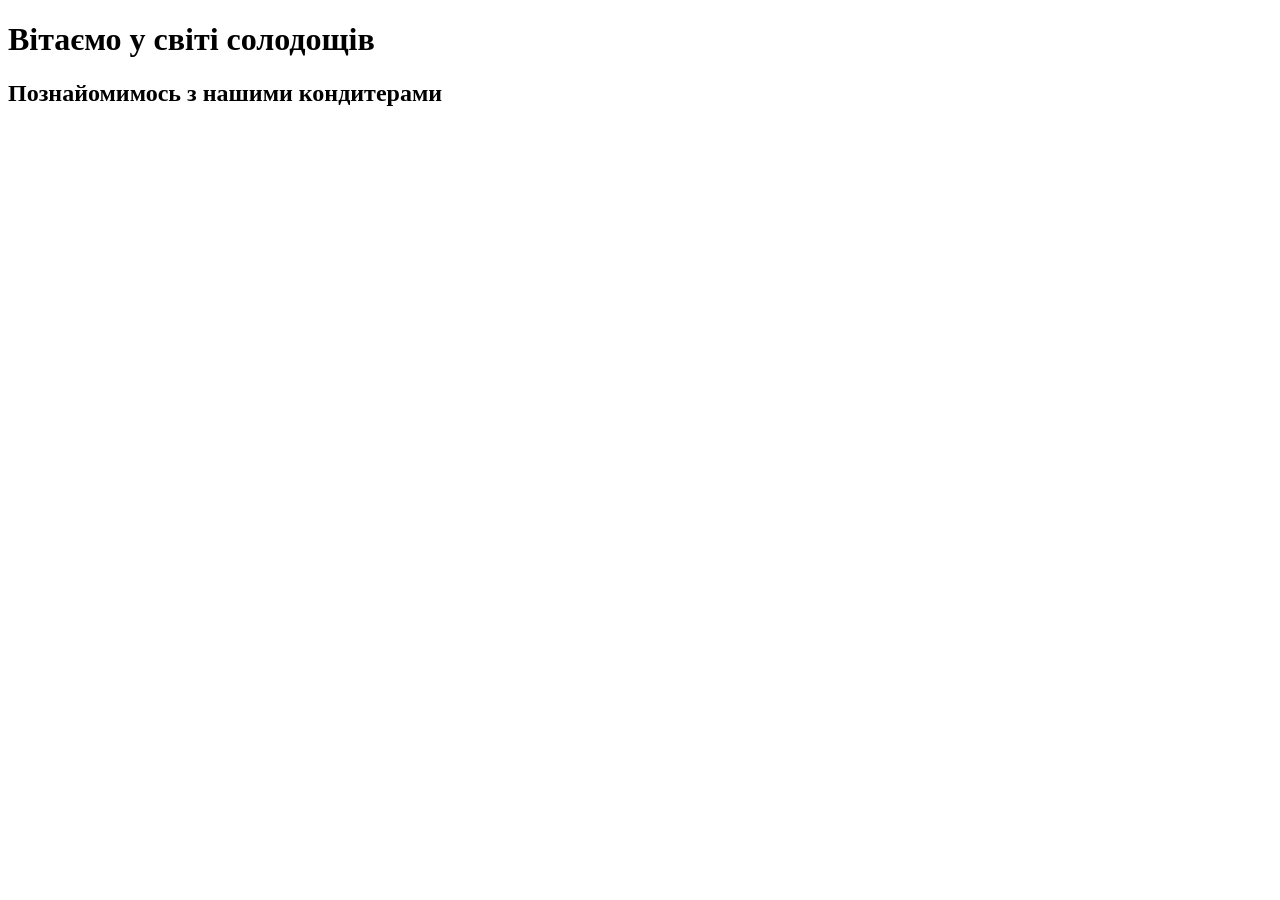
==== bakers.html @ afbc4358 "lab 1" ====
<!DOCTYPE html>
<html lang="uk">

<head>
    <meta charset="UTF-8">
    <meta name = "author" content ="Voloshko Viktoriia">
    <title>Voloshko Bakery - Кондитери</title>
</head>

<body>
    <h1>Вітаємо у світі солодощів</h1>
    <h2>Познайомимось з нашими кондитерами</h2>
</body>

</html>
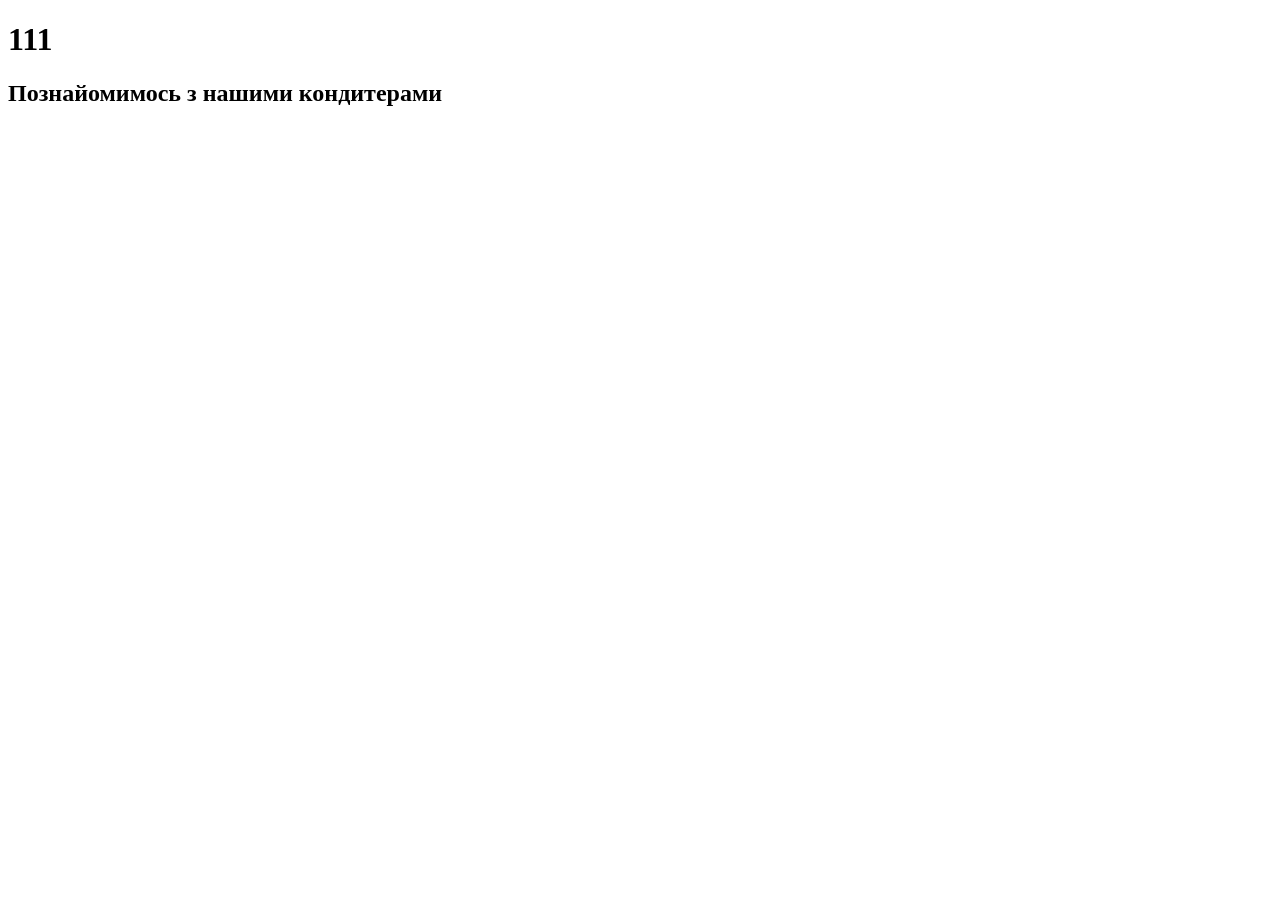
==== commit cfc4d45e: "test" ====
--- a/bakers.html
+++ b/bakers.html
@@ -8,7 +8,7 @@
 </head>
 
 <body>
-    <h1>Вітаємо у світі солодощів</h1>
+    <h1>111</h1>
     <h2>Познайомимось з нашими кондитерами</h2>
 </body>
 
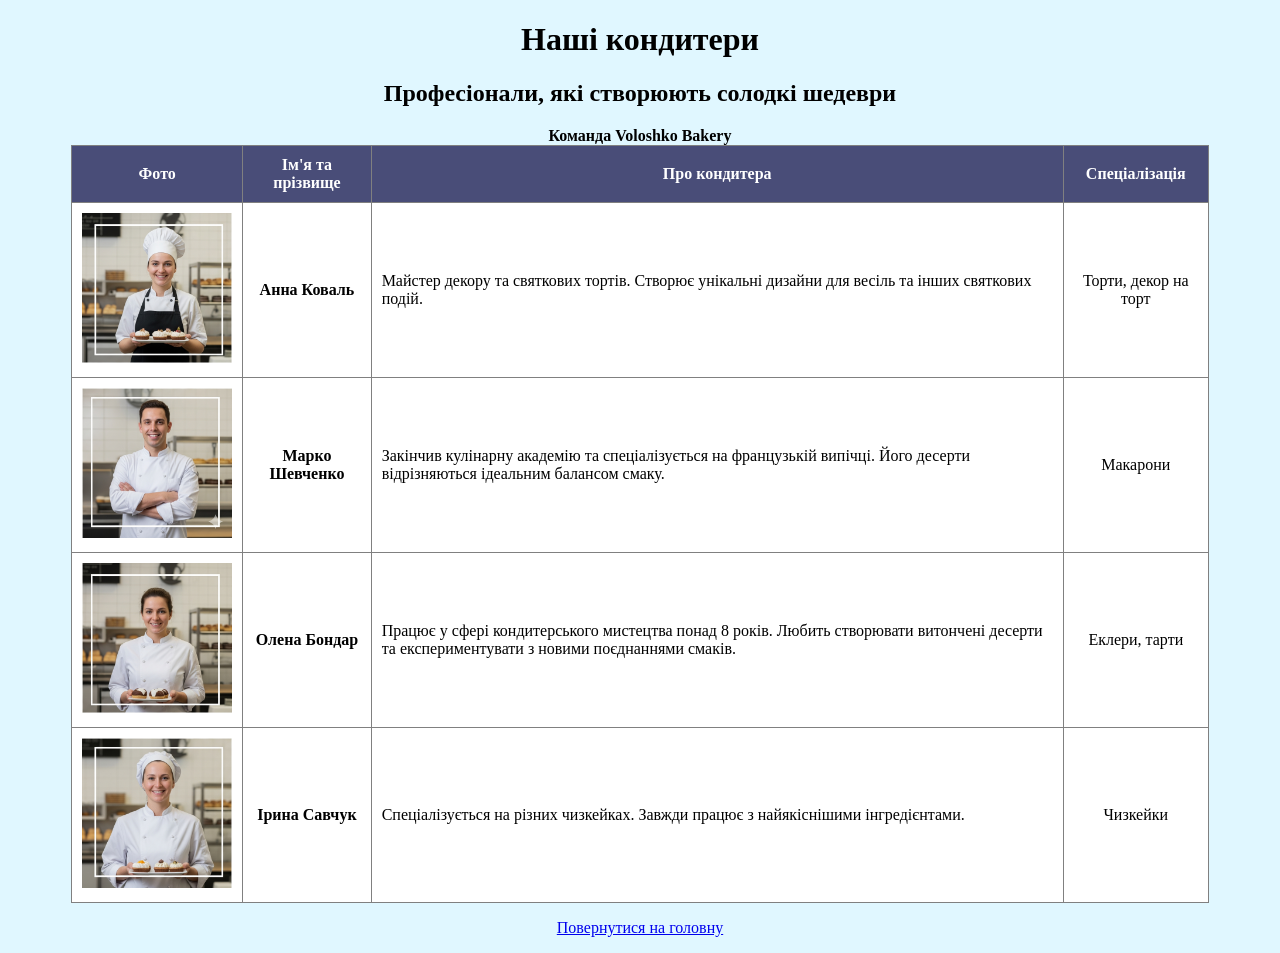
==== commit 4d383896: "lab2" ====
--- a/bakers.html
+++ b/bakers.html
@@ -3,13 +3,106 @@
 
 <head>
     <meta charset="UTF-8">
-    <meta name = "author" content ="Voloshko Viktoriia">
-    <title>Voloshko Bakery - Кондитери</title>
+    <meta name="author" content="Voloshko Viktoriia">
+    <title>Voloshko Bakery - Наші кондитери</title>
 </head>
 
-<body>
-    <h1>111</h1>
-    <h2>Познайомимось з нашими кондитерами</h2>
+<body style="background-color:#E0F7FF;">
+
+    <h1 align="center">Наші кондитери</h1>
+    <h2 align="center">Професіонали, які створюють солодкі шедеври</h2>
+
+    <table border="1" cellpadding="10" width="90%" align="center" style="background-color:white; border-collapse: collapse;">
+
+        <caption><b>Команда Voloshko Bakery</b></caption>
+
+        <tr bgcolor="#494d78" style="color:white;">
+            <th>Фото</th>
+            <th>Ім'я та прізвище</th>
+            <th>Про кондитера</th>
+            <th>Спеціалізація</th>
+        </tr>
+
+        <tr>
+            <td align="center">
+                <img src="images/baker1.png" width="150" alt="Коваль">
+            </td>
+
+            <td align="center">
+                <b>Анна Коваль</b>
+            </td>
+
+            <td> Майстер декору та святкових тортів.
+                Створює унікальні дизайни для весіль
+                та інших святкових подій.
+            </td>
+
+            <td align="center">
+                Торти, декор на торт
+            </td>
+        </tr>
+
+        <tr>
+            <td align="center">
+                <img src="images/baker4.png" width="150" alt="Шевченко">
+            </td>
+
+            <td align="center">
+                <b>Марко Шевченко</b>
+            </td>
+
+            <td>
+                Закінчив кулінарну академію та спеціалізується
+                на французькій випічці. Його десерти відрізняються
+                ідеальним балансом смаку.
+            </td>
+
+            <td align="center">
+                Макарони
+            </td>
+        </tr>
+
+        <tr>
+            <td align="center">
+                <img src="images/baker2.png" width="150" alt="Бондар>">
+            </td>
+
+            <td align="center">
+                <b>Олена Бондар</b>
+            </td>
+
+            <td> Працює у сфері кондитерського мистецтва понад 8 років.
+                Любить створювати витончені десерти та експериментувати
+                з новими поєднаннями смаків.
+            </td>
+
+            <td align="center">
+                Еклери, тарти
+            </td>
+        </tr>
+
+        <tr>
+            <td align="center">
+                <img src="images/baker3.png" width="150" alt="Савчук">
+            </td>
+
+            <td align="center">
+                <b>Ірина Савчук</b>
+            </td>
+
+            <td>
+                Спеціалізується на різних чизкейках. Завжди працює
+                з найякіснішими інгредієнтами.
+            </td>
+
+            <td align="center">
+                Чизкейки
+            </td>
+        </tr>
+
+    </table>
+    <p align="center"><a href="index.html">Повернутися на головну</a></p>
+
 </body>
 
 </html>
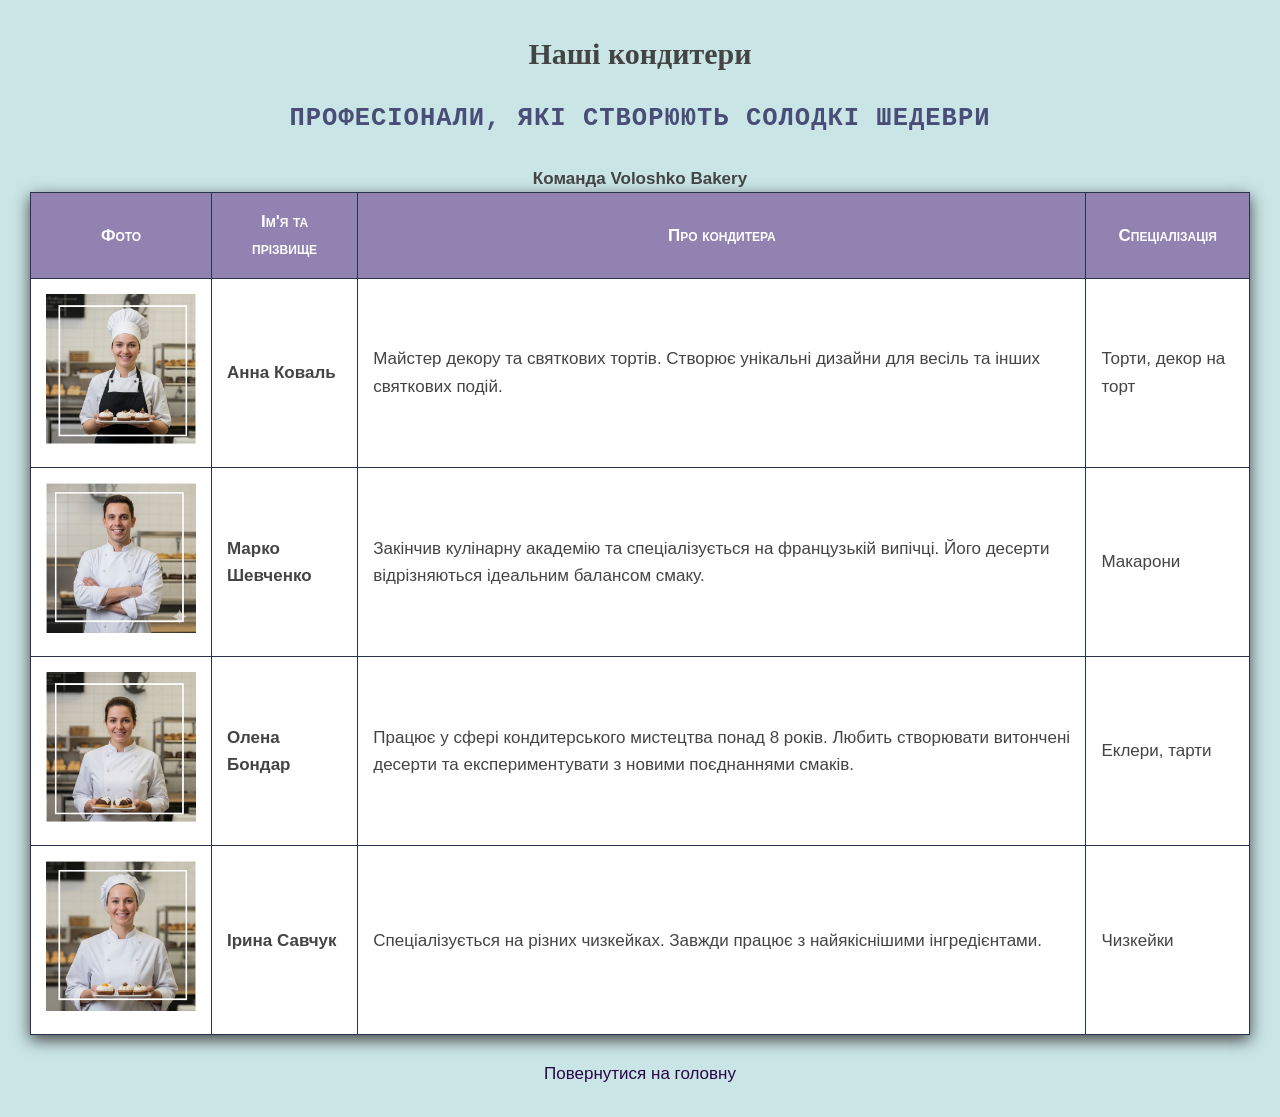
==== commit f77b2d86: "lab3" ====
--- a/bakers.html
+++ b/bakers.html
@@ -5,9 +5,10 @@
     <meta charset="UTF-8">
     <meta name="author" content="Voloshko Viktoriia">
     <title>Voloshko Bakery - Наші кондитери</title>
+    <link rel="stylesheet" href="styles.css">
 </head>
 
-<body style="background-color:#E0F7FF;">
+<body>
 
     <h1 align="center">Наші кондитери</h1>
     <h2 align="center">Професіонали, які створюють солодкі шедеври</h2>
--- a/styles.css
+++ b/styles.css
@@ -0,0 +1,85 @@
+body {
+    background-color: #cae5e5;
+    font-family: 'Segoe UI', Tahoma, Geneva, Verdana, sans-serif;
+    font-size: 17px;
+    line-height: 1.6;
+    color: #444;
+    margin: 30px;
+}
+
+h1 {
+    font-family: 'Monotype Corsiva' ;
+    font-size: 30px;
+}
+
+h2, h3 {
+    font-family: 'Courier New' ;
+    color: #494d78;
+    text-align: center;
+    text-transform: uppercase;
+    letter-spacing: 1px;
+    font-weight: bold;
+}
+
+a {
+    color: #290648;
+    text-decoration: none;
+    transition: 0.3s;
+}
+
+a:visited {
+    color: rgb(13, 9, 46);
+}
+
+a:hover {
+    color: #3498db !important; 
+    text-decoration: underline;
+}
+
+.intro-text {
+    font-size: 18px;            
+    color: #2e1a53;             
+    line-height: 1.8;           
+    text-align: center;        
+    margin-bottom: 15px;        
+}
+
+#history{
+    font-family: 'Georgia';
+    border-bottom: 3px double #494d78;
+    display: block;
+    padding-bottom: 10px;
+    color: #2c3e50;
+}
+
+table {
+    width: 100%;
+    border-collapse: collapse;
+    margin: 25px 0;
+    background-color: #ffffff;
+    box-shadow: 0 5px 15px #444;
+}
+
+th, td {
+    border: 1px solid #2a3251;
+    padding: 15px;
+    text-align: left;
+}
+
+th {
+    text-align: center;    
+    vertical-align: middle;
+    background-color: #9282b1;
+    color: white;
+    font-variant: small-caps;
+}
+
+ul, ol, dl {
+    background-color: #efddf0;
+    padding: 20px 50px;
+    border-radius: 10px;
+    max-width: 900px;
+    margin: 25px auto;
+    border: 1px solid #d1d9e6;
+    box-shadow: 0 5px 15px #444;
+}
